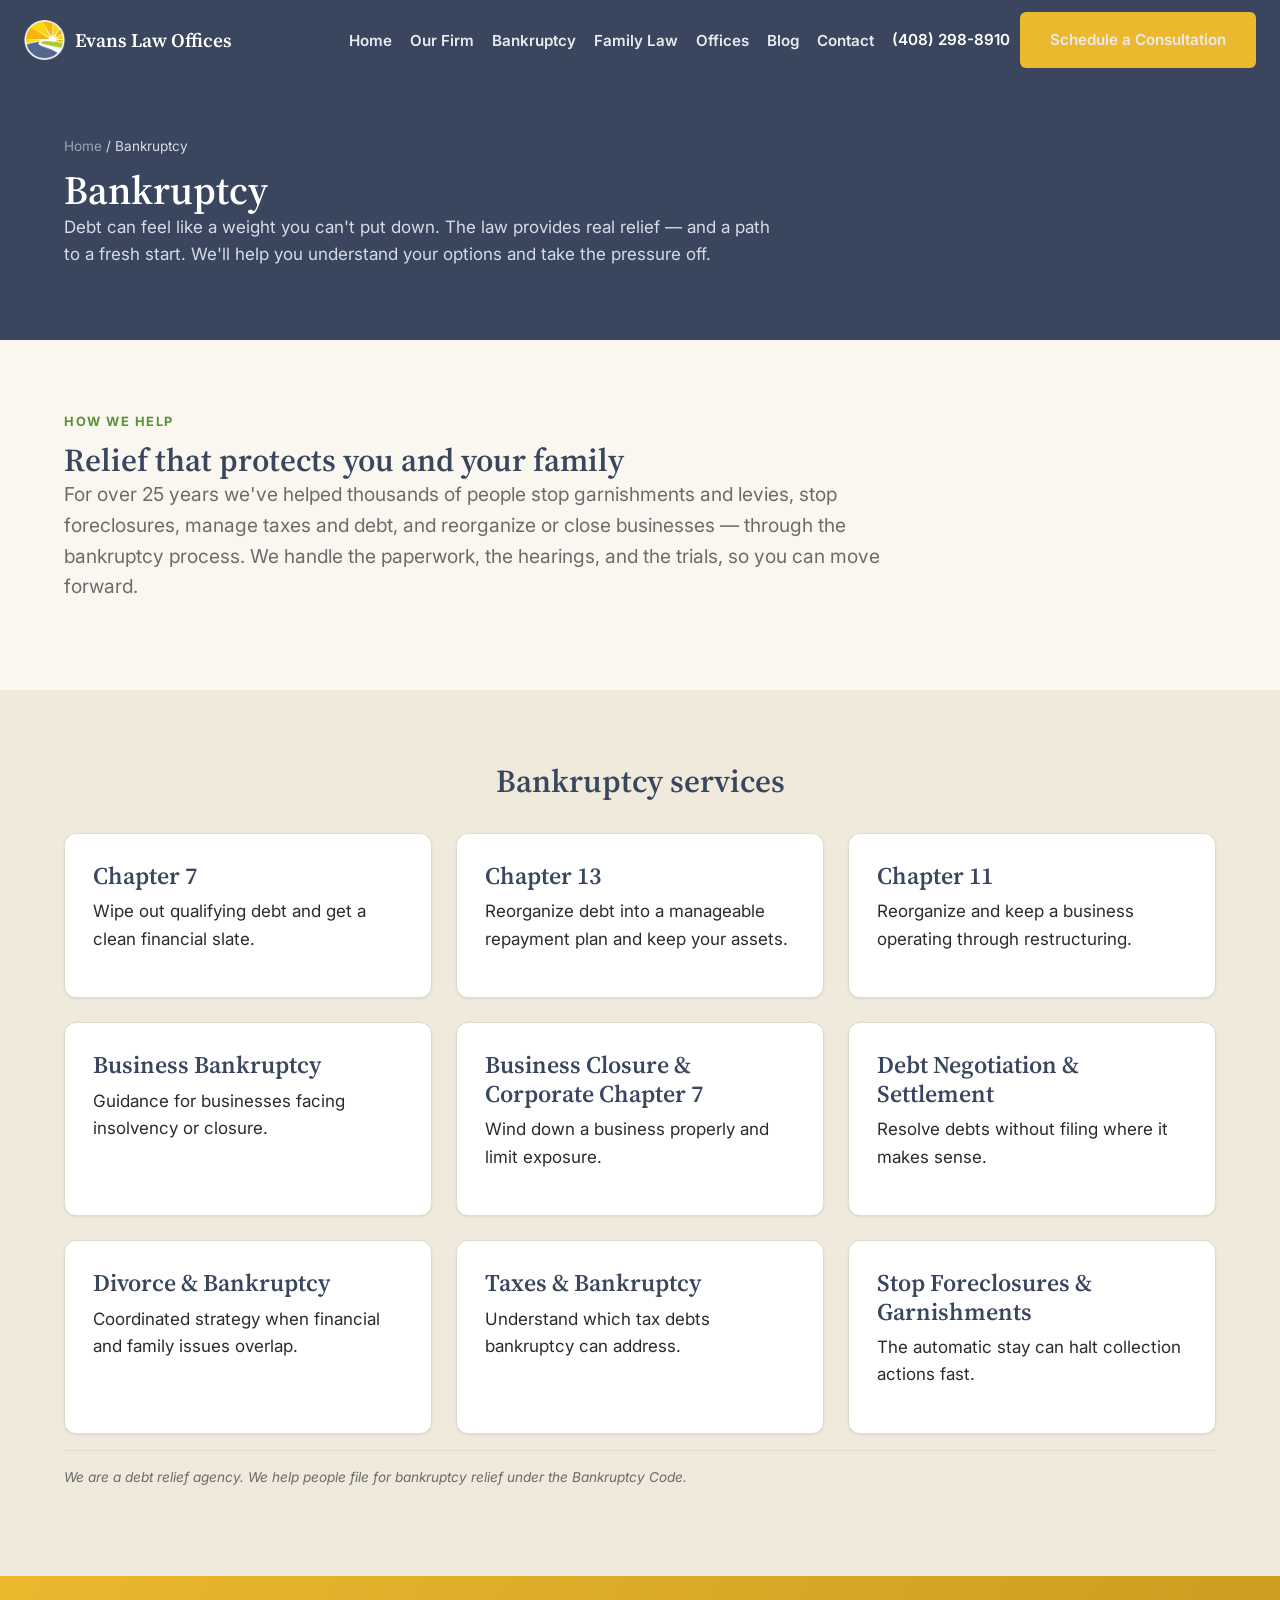
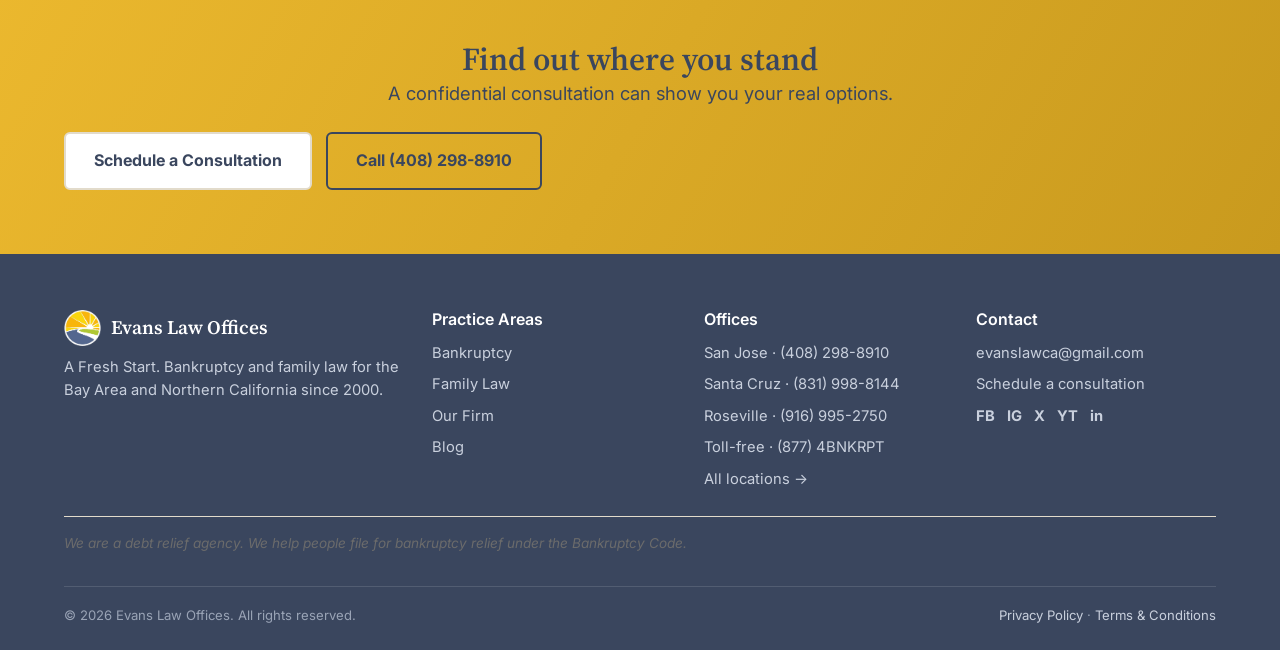
==== bankruptcy.html @ bb020825 "Evans Law Offices website — initial build Static marketing site (HTML/CSS) for Evans Law Offices. Ba" ====
<!DOCTYPE html>
<html lang="en">
<head>
<meta charset="UTF-8">
<meta name="viewport" content="width=device-width, initial-scale=1.0">
<title>Bankruptcy — Evans Law Offices | Chapter 7, 13 & 11 in Northern California</title>
<meta name="description" content="Stop garnishments, levies, and foreclosures. Evans Law Offices handles Chapter 7, 13, and 11 bankruptcy for individuals and businesses across Northern California.">
<link rel="preconnect" href="https://fonts.googleapis.com">
<link rel="preconnect" href="https://fonts.gstatic.com" crossorigin>
<link href="https://fonts.googleapis.com/css2?family=Inter:wght@400;600;700&family=Source+Serif+4:wght@500;600;700&display=swap" rel="stylesheet">
<link rel="stylesheet" href="css/styles.css">
<link rel="icon" href="assets/LOGO-LAW-1.png">
</head>
<body>
<header class="site-header">
  <nav class="nav">
    <a class="brand" href="index.html"><img src="assets/LOGO-LAW-1.png" alt="Evans Law Offices logo">Evans Law Offices</a>
    <button class="nav-toggle" aria-label="Toggle menu" onclick="document.getElementById('menu').classList.toggle('open')">☰</button>
    <ul class="nav-links" id="menu">
      <li><a href="index.html">Home</a></li>
      <li><a href="our-firm.html">Our Firm</a></li>
      <li><a href="bankruptcy.html">Bankruptcy</a></li>
      <li><a href="family-law.html">Family Law</a></li>
      <li><a href="offices.html">Offices</a></li>
      <li><a href="blog.html">Blog</a></li>
      <li><a href="contact.html">Contact</a></li>
      <li class="nav-cta">
        <a class="nav-phone" href="tel:+14082988910">(408) 298-8910</a>
        <a class="btn btn--gold" href="contact.html">Schedule a Consultation</a>
      </li>
    </ul>
  </nav>
</header>

<section class="page-hero">
  <div class="container">
    <p class="breadcrumb"><a href="index.html">Home</a> / Bankruptcy</p>
    <h1>Bankruptcy</h1>
    <p>Debt can feel like a weight you can't put down. The law provides real relief — and a path to a
       fresh start. We'll help you understand your options and take the pressure off.</p>
  </div>
</section>

<section class="section">
  <div class="container">
    <p class="eyebrow">How We Help</p>
    <h2>Relief that protects you and your family</h2>
    <p class="lead">For over 25 years we've helped thousands of people stop garnishments and levies,
       stop foreclosures, manage taxes and debt, and reorganize or close businesses — through the
       bankruptcy process. We handle the paperwork, the hearings, and the trials, so you can move
       forward.</p>
  </div>
</section>

<section class="section section--sand">
  <div class="container">
    <div class="center" style="margin-bottom:32px"><h2>Bankruptcy services</h2></div>
    <div class="grid grid-3">
      <div class="card"><h3>Chapter 7</h3><p>Wipe out qualifying debt and get a clean financial slate.</p></div>
      <div class="card"><h3>Chapter 13</h3><p>Reorganize debt into a manageable repayment plan and keep your assets.</p></div>
      <div class="card"><h3>Chapter 11</h3><p>Reorganize and keep a business operating through restructuring.</p></div>
      <div class="card"><h3>Business Bankruptcy</h3><p>Guidance for businesses facing insolvency or closure.</p></div>
      <div class="card"><h3>Business Closure &amp; Corporate Chapter 7</h3><p>Wind down a business properly and limit exposure.</p></div>
      <div class="card"><h3>Debt Negotiation &amp; Settlement</h3><p>Resolve debts without filing where it makes sense.</p></div>
      <div class="card"><h3>Divorce &amp; Bankruptcy</h3><p>Coordinated strategy when financial and family issues overlap.</p></div>
      <div class="card"><h3>Taxes &amp; Bankruptcy</h3><p>Understand which tax debts bankruptcy can address.</p></div>
      <div class="card"><h3>Stop Foreclosures &amp; Garnishments</h3><p>The automatic stay can halt collection actions fast.</p></div>
    </div>
    <p class="disclosure" style="max-width:none">We are a debt relief agency. We help people file for
       bankruptcy relief under the Bankruptcy Code.</p>
  </div>
</section>

<section class="cta-band">
  <div class="container">
    <h2>Find out where you stand</h2>
    <p style="font-size:1.15rem;margin-bottom:1.5rem">A confidential consultation can show you your real options.</p>
    <div class="btn-row center">
      <a class="btn btn--ghost" href="contact.html">Schedule a Consultation</a>
      <a class="btn btn--outline" href="tel:+14082988910" style="color:var(--slate-deep)">Call (408) 298-8910</a>
    </div>
  </div>
</section>

<footer class="site-footer">
  <div class="container">
    <div class="footer-grid">
      <div><a class="brand" href="index.html" style="color:#fff;margin-bottom:10px"><img src="assets/LOGO-LAW-1.png" alt="" style="height:36px">Evans Law Offices</a><p style="margin-top:10px">A Fresh Start. Bankruptcy and family law for the Bay Area and Northern California since 2000.</p></div>
      <div><h4>Practice Areas</h4><ul><li><a href="bankruptcy.html">Bankruptcy</a></li><li><a href="family-law.html">Family Law</a></li><li><a href="our-firm.html">Our Firm</a></li><li><a href="blog.html">Blog</a></li></ul></div>
      <div><h4>Offices</h4><ul><li>San Jose · <a href="tel:+14082988910">(408) 298-8910</a></li><li>Santa Cruz · <a href="tel:+18319988144">(831) 998-8144</a></li><li>Roseville · <a href="tel:+19169952750">(916) 995-2750</a></li>
          <li>Toll-free · <a href="tel:+18774265778">(877) 4BNKRPT</a></li><li><a href="offices.html">All locations →</a></li></ul></div>
      <div><h4>Contact</h4><ul><li><a href="mailto:evanslawca@gmail.com">evanslawca@gmail.com</a></li><li><a href="contact.html">Schedule a consultation</a></li></ul><div class="socials"><a href="#">FB</a><a href="#">IG</a><a href="#">X</a><a href="#">YT</a><a href="#">in</a></div></div>
    </div>
    <p class="disclosure">We are a debt relief agency. We help people file for bankruptcy relief under the Bankruptcy Code.</p>
    <div class="footer-bottom"><span>© 2026 Evans Law Offices. All rights reserved.</span><span><a href="privacy-policy.html">Privacy Policy</a> · <a href="terms.html">Terms &amp; Conditions</a></span></div>
  </div>
</footer>
</body>
</html>
---- css/styles.css ----
/* Evans Law Offices — shared stylesheet. Tokens from docs/design-tokens.md */

:root{
  --gold:#EBB82E; --gold-dark:#C99A1E;
  --slate:#52617F; --slate-deep:#3A465E;
  --green:#73B043; --green-dark:#5C9134;
  --cream:#FAF7F0; --sand:#F0EADC; --charcoal:#2B2B2B; --gray:#6B6B6B;
  --line:#E2DBCB; --white:#fff;
  --radius-sm:6px; --radius:12px; --radius-lg:20px;
  --shadow-sm:0 1px 3px rgba(0,0,0,.08);
  --shadow:0 6px 20px rgba(58,70,94,.12);
  --shadow-lg:0 16px 40px rgba(58,70,94,.18);
  --serif:"Source Serif 4",Georgia,"Times New Roman",serif;
  --sans:"Inter","Helvetica Neue",Arial,sans-serif;
  --container:1200px;
}

*{box-sizing:border-box;margin:0;padding:0}
html{scroll-behavior:smooth}
body{font-family:var(--sans);color:var(--charcoal);background:var(--cream);line-height:1.6;font-size:17px}
img{max-width:100%;display:block}
a{color:var(--green-dark);text-decoration:none}
a:hover{text-decoration:underline}
h1,h2,h3,h4{font-family:var(--serif);color:var(--slate-deep);line-height:1.2;font-weight:600}
h1{font-size:2.5rem}h2{font-size:2rem}h3{font-size:1.5rem}
p{margin:0 0 1rem}
.container{max-width:var(--container);margin:0 auto;padding:0 24px}
.section{padding:72px 0}
.section--sand{background:var(--sand)}
.section--slate{background:var(--slate-deep);color:#EDEFF3}
.section--slate h2,.section--slate h3{color:#fff}
.center{text-align:center}
.lead{font-size:1.2rem;color:var(--gray);max-width:70ch}
.center .lead{margin-left:auto;margin-right:auto}
.eyebrow{text-transform:uppercase;letter-spacing:.12em;font-size:.8rem;font-weight:700;color:var(--green-dark);margin-bottom:.5rem}
.section--slate .eyebrow{color:var(--gold)}

/* Buttons */
.btn{display:inline-block;font-weight:700;padding:14px 28px;border-radius:var(--radius-sm);
  border:2px solid transparent;cursor:pointer;transition:.15s;font-size:1rem}
.btn:hover{text-decoration:none}
.btn--gold{background:var(--gold);color:var(--slate-deep)}
.btn--gold:hover{background:var(--gold-dark)}
.btn--outline{background:transparent;border-color:currentColor;color:inherit}
.btn--outline:hover{background:rgba(255,255,255,.12)}
.btn--ghost{background:#fff;color:var(--slate-deep);border-color:var(--line)}
.btn--ghost:hover{border-color:var(--slate)}
.btn-row{display:flex;gap:14px;flex-wrap:wrap}
.center .btn-row{justify-content:center}

/* Header */
.site-header{position:sticky;top:0;z-index:50;background:var(--slate-deep);color:#fff;box-shadow:var(--shadow)}
.nav{display:flex;align-items:center;gap:20px;padding:12px 24px;max-width:1280px;margin:0 auto}
.brand{display:flex;align-items:center;gap:10px;font-family:var(--serif);font-size:1.2rem;color:#fff;font-weight:600}
.brand img{height:40px;width:auto}
.brand:hover{text-decoration:none}
.nav-links{display:flex;gap:18px;margin-left:auto;align-items:center;list-style:none;flex-wrap:wrap}
.nav-links a{color:#E7EAF0;font-weight:600;font-size:.95rem}
.nav-links a:hover{color:var(--gold);text-decoration:none}
.nav-cta{display:flex;gap:10px;align-items:center}
.nav-phone{color:#fff!important;font-weight:700}
.nav-toggle{display:none;background:none;border:0;color:#fff;font-size:1.6rem;cursor:pointer}

/* Hero */
.hero{position:relative;background:linear-gradient(120deg,var(--slate-deep) 0%,var(--slate) 55%,var(--gold-dark) 140%);
  color:#fff;padding:96px 0;overflow:hidden}
.hero::after{content:"";position:absolute;right:-120px;top:-120px;width:420px;height:420px;border-radius:50%;
  background:radial-gradient(circle,var(--gold) 0%,transparent 70%);opacity:.35}
.hero .container{position:relative;z-index:2;max-width:820px}
.hero h1{color:#fff;font-size:3.25rem;margin-bottom:1rem}
.hero p{font-size:1.35rem;color:#EAEEF5;margin-bottom:1.75rem;max-width:60ch}

/* Grid + cards */
.grid{display:grid;gap:24px}
.grid-2{grid-template-columns:repeat(2,1fr)}
.grid-3{grid-template-columns:repeat(3,1fr)}
.card{background:#fff;border:1px solid var(--line);border-radius:var(--radius);padding:28px;box-shadow:var(--shadow-sm);transition:.15s}
.card:hover{box-shadow:var(--shadow);transform:translateY(-3px)}
.card h3{margin-bottom:.5rem}
.card .icon{font-size:2rem;margin-bottom:.5rem}
.chips{display:flex;flex-wrap:wrap;gap:8px;margin:14px 0}
.chip{background:var(--sand);color:var(--slate-deep);border-radius:999px;padding:5px 12px;font-size:.82rem;font-weight:600}

/* Stats band */
.stats{display:grid;grid-template-columns:repeat(3,1fr);gap:24px;text-align:center}
.stat .num{font-family:var(--serif);font-size:2.6rem;color:var(--gold);font-weight:700}
.stat .label{color:#D6DBE6;font-weight:600}

/* Testimonials */
.quote{background:#fff;border-left:4px solid var(--gold);border-radius:var(--radius);padding:24px;box-shadow:var(--shadow-sm)}
.quote p{font-style:italic;color:var(--charcoal)}
.quote .by{font-style:normal;font-weight:700;color:var(--slate);margin-top:.5rem}

/* Office cards */
.office{background:#fff;border:1px solid var(--line);border-radius:var(--radius);padding:22px}
.office h3{font-size:1.15rem}
.office address{font-style:normal;color:var(--gray);margin:.4rem 0}
.office a{font-weight:700}

/* Team */
.member{background:#fff;border:1px solid var(--line);border-radius:var(--radius);overflow:hidden;text-align:center}
.member .ph{aspect-ratio:1/1;background:linear-gradient(135deg,var(--sand),var(--line));display:flex;align-items:center;justify-content:center;font-family:var(--serif);font-size:3rem;color:var(--slate)}
.member .body{padding:20px}
.member .role{color:var(--green-dark);font-weight:700;font-size:.9rem}

/* Forms */
.form{display:grid;gap:14px;max-width:620px}
.form label{font-weight:600;font-size:.9rem;color:var(--slate-deep)}
.form input,.form select,.form textarea{width:100%;padding:12px;border:1px solid var(--line);border-radius:var(--radius-sm);font:inherit;background:#fff}
.form textarea{min-height:130px}
.form-row{display:grid;grid-template-columns:1fr 1fr;gap:14px}
@media(max-width:560px){.form-row{grid-template-columns:1fr}}

/* CTA band */
.cta-band{background:linear-gradient(120deg,var(--gold) 0%,var(--gold-dark) 100%);color:var(--slate-deep);text-align:center;padding:64px 0}
.cta-band h2{color:var(--slate-deep)}

/* Disclosure */
.disclosure{font-size:.85rem;color:var(--gray);font-style:italic;border-top:1px solid var(--line);padding-top:1rem;margin-top:1rem}

/* Footer */
.site-footer{background:var(--slate-deep);color:#C9D0DD;padding:56px 0 24px;font-size:.92rem}
.footer-grid{display:grid;grid-template-columns:1.4fr 1fr 1fr 1fr;gap:32px}
.site-footer h4{color:#fff;font-family:var(--sans);font-size:1rem;margin-bottom:.8rem}
.site-footer a{color:#C9D0DD}
.site-footer a:hover{color:var(--gold)}
.site-footer ul{list-style:none}
.site-footer li{margin-bottom:.5rem}
.footer-bottom{border-top:1px solid rgba(255,255,255,.12);margin-top:32px;padding-top:18px;display:flex;justify-content:space-between;gap:16px;flex-wrap:wrap;font-size:.82rem;color:#9AA4B6}
.socials{display:flex;gap:12px}
.socials a{font-weight:700}

/* Page hero (interior) */
.page-hero{background:var(--slate-deep);color:#fff;padding:56px 0}
.page-hero h1{color:#fff}
.page-hero p{color:#D6DBE6;max-width:65ch}
.breadcrumb{font-size:.85rem;color:#9AA4B6;margin-bottom:.5rem}
.breadcrumb a{color:#9AA4B6}

/* Utility */
.mt-0{margin-top:0}.mb-0{margin-bottom:0}
.flag{background:#FFF7E0;border:1px dashed var(--gold-dark);color:#7a5e00;padding:2px 8px;border-radius:4px;font-size:.78rem;font-weight:700}

/* Responsive */
@media(max-width:960px){
  .footer-grid{grid-template-columns:1fr 1fr}
}
@media(max-width:768px){
  body{font-size:16px}
  .hero h1{font-size:2.4rem}.hero p{font-size:1.15rem}
  h1{font-size:2rem}h2{font-size:1.6rem}
  .grid-2,.grid-3{grid-template-columns:1fr}
  .stats{grid-template-columns:1fr;gap:18px}
  .nav-links{display:none;flex-direction:column;width:100%;margin:0;padding:12px 0}
  .nav-links.open{display:flex}
  .nav-toggle{display:block;margin-left:auto}
  .nav{flex-wrap:wrap}
  .footer-grid{grid-template-columns:1fr}
}
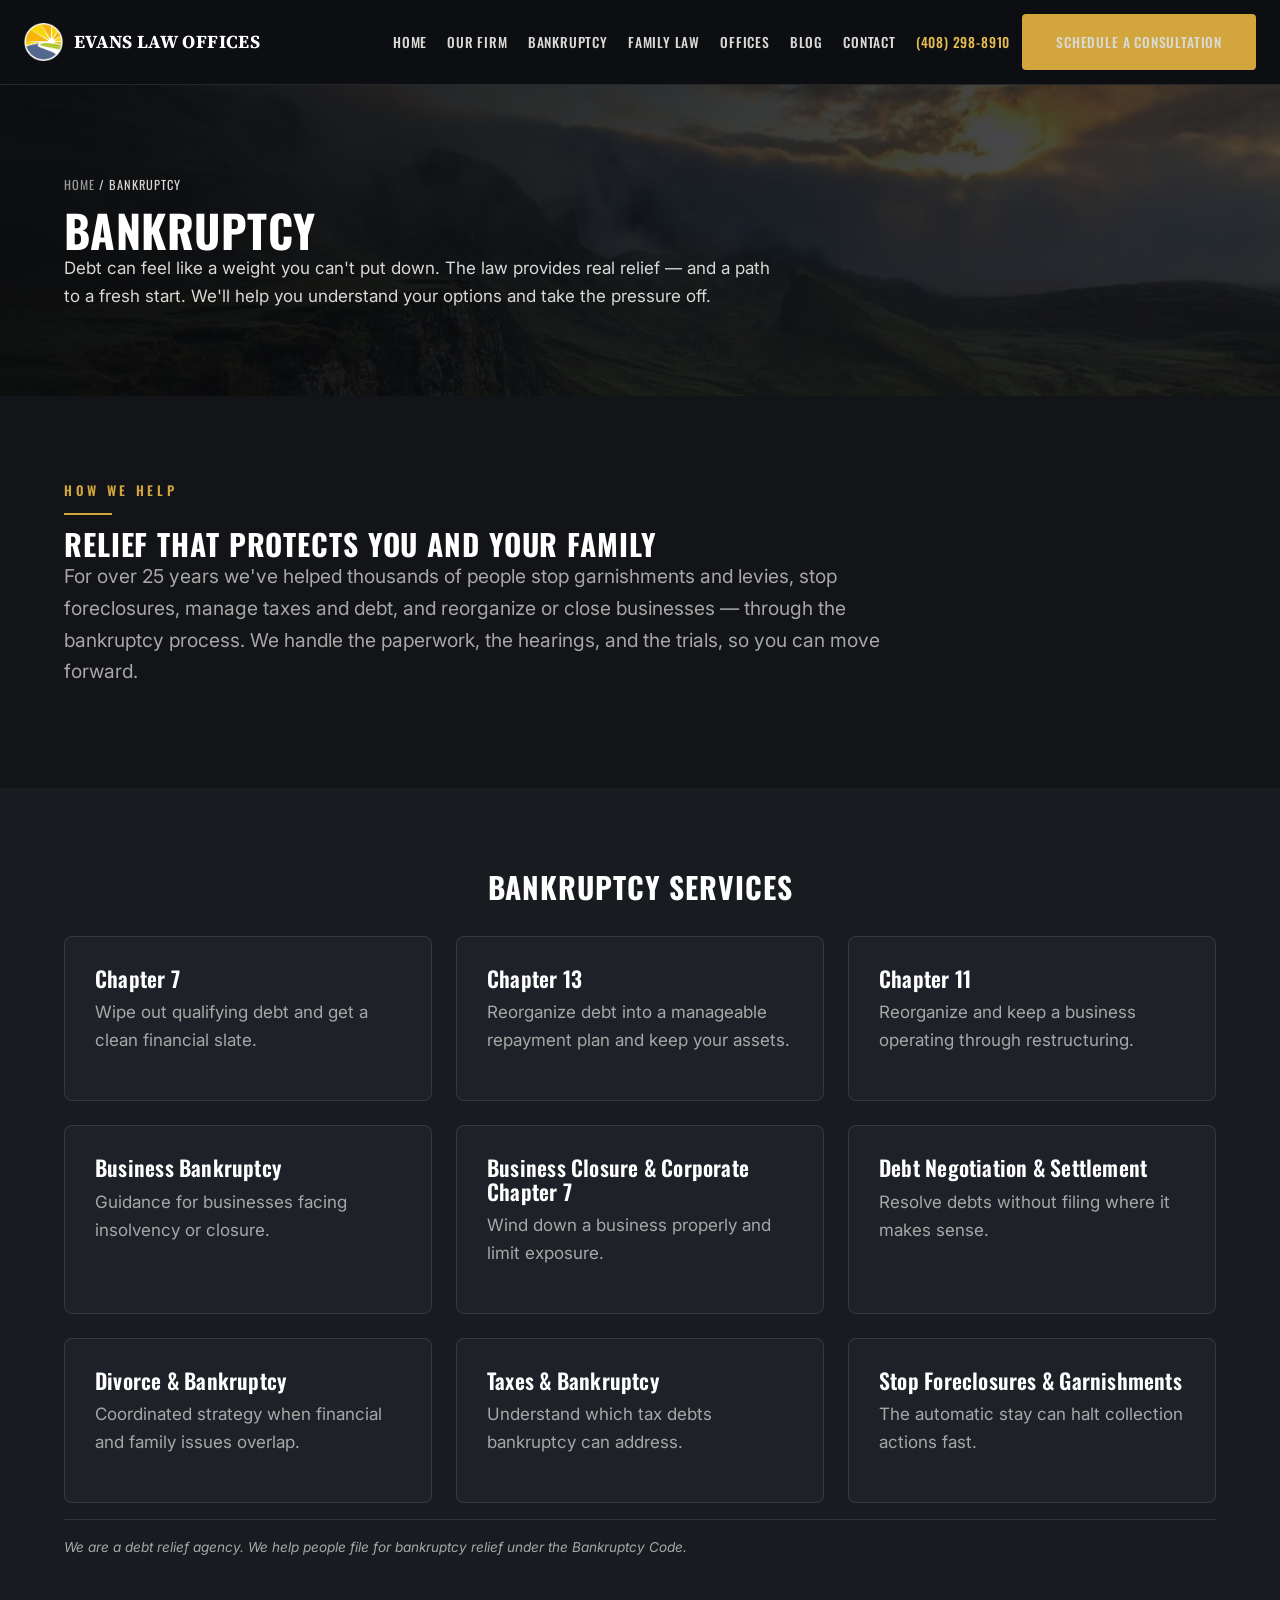
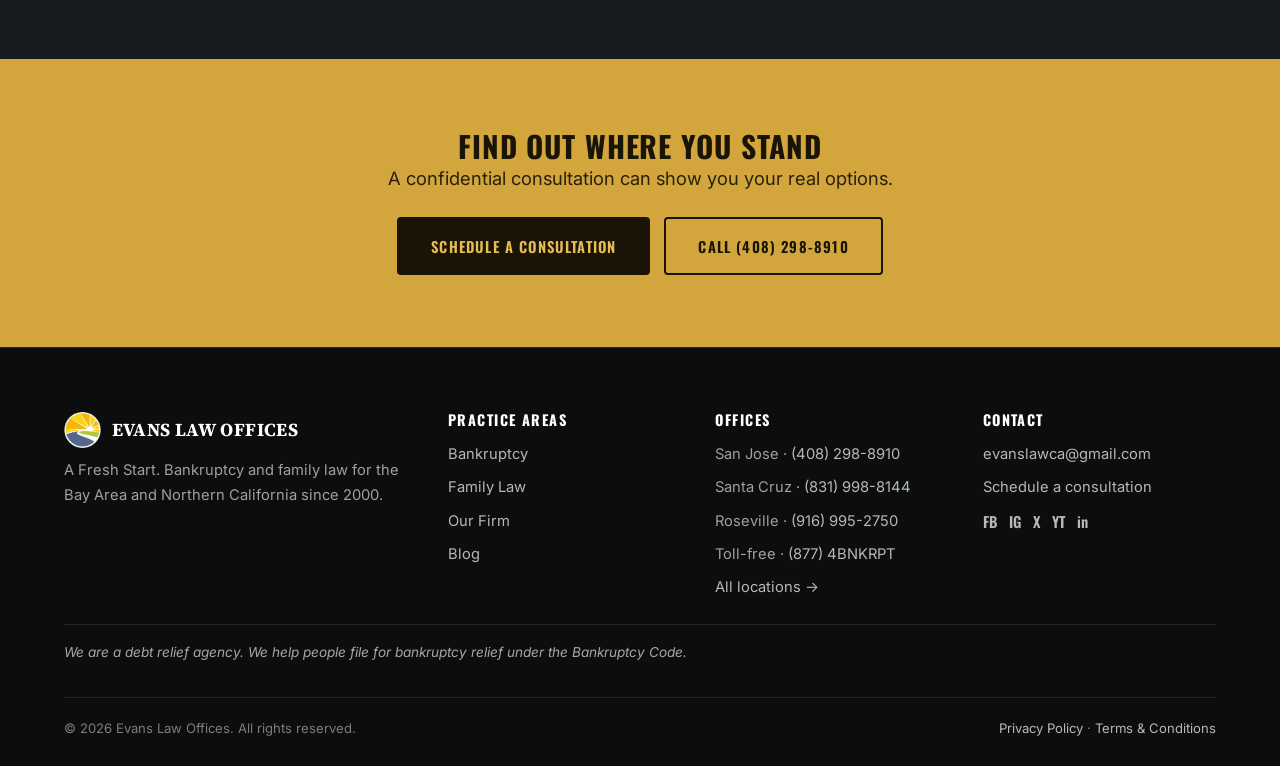
==== commit 998b29b0: "Optimize images + fix CTA centering/contrast and oversized text - Images: removed 4 unused assets, r" ====
--- a/bankruptcy.html
+++ b/bankruptcy.html
@@ -77,7 +77,7 @@
     <p style="font-size:1.15rem;margin-bottom:1.5rem">A confidential consultation can show you your real options.</p>
     <div class="btn-row center">
       <a class="btn btn--ghost" href="contact.html">Schedule a Consultation</a>
-      <a class="btn btn--outline" href="tel:+14082988910" style="color:var(--slate-deep)">Call (408) 298-8910</a>
+      <a class="btn btn--outline" href="tel:+14082988910">Call (408) 298-8910</a>
     </div>
   </div>
 </section>
--- a/css/styles.css
+++ b/css/styles.css
@@ -1,159 +1,205 @@
-/* Evans Law Offices — shared stylesheet. Tokens from docs/design-tokens.md */
+/* Evans Law Offices — DARK CINEMATIC theme (modeled on bouhan.com).
+   Dramatic full-bleed photography, gold accent, bold uppercase headings. */
+@import url('https://fonts.googleapis.com/css2?family=Oswald:wght@400;500;600;700&family=Inter:wght@400;500;600;700&family=Source+Serif+4:wght@600;700&display=swap');
 
 :root{
-  --gold:#EBB82E; --gold-dark:#C99A1E;
-  --slate:#52617F; --slate-deep:#3A465E;
-  --green:#73B043; --green-dark:#5C9134;
-  --cream:#FAF7F0; --sand:#F0EADC; --charcoal:#2B2B2B; --gray:#6B6B6B;
-  --line:#E2DBCB; --white:#fff;
-  --radius-sm:6px; --radius:12px; --radius-lg:20px;
-  --shadow-sm:0 1px 3px rgba(0,0,0,.08);
-  --shadow:0 6px 20px rgba(58,70,94,.12);
-  --shadow-lg:0 16px 40px rgba(58,70,94,.18);
-  --serif:"Source Serif 4",Georgia,"Times New Roman",serif;
+  --gold:#D2A63C; --gold-bright:#E8BE52; --gold-dark:#B68C2A;
+  --ink:#121417;          /* base near-black bg */
+  --ink-2:#181B20;        /* alt section bg */
+  --surface:#1E2228;      /* cards */
+  --surface-2:#262B33;    /* card hover / inputs */
+  --line:rgba(255,255,255,.10);
+  --line-strong:rgba(255,255,255,.20);
+  --text:#E9E7E1;         /* primary text on dark */
+  --muted:#A7A8A6;        /* secondary text */
+  --white:#fff;
+  --radius-sm:4px; --radius:8px; --radius-lg:14px;
+  --shadow:0 12px 40px rgba(0,0,0,.45);
+  --head:"Oswald",Arial,sans-serif;
   --sans:"Inter","Helvetica Neue",Arial,sans-serif;
+  --serif:"Source Serif 4",Georgia,serif;
   --container:1200px;
+  --hero-img:url('../assets/hero-dawn.jpg');
 }
 
 *{box-sizing:border-box;margin:0;padding:0}
 html{scroll-behavior:smooth}
-body{font-family:var(--sans);color:var(--charcoal);background:var(--cream);line-height:1.6;font-size:17px}
+body{font-family:var(--sans);color:var(--text);background:var(--ink);line-height:1.65;font-size:17px;-webkit-font-smoothing:antialiased}
 img{max-width:100%;display:block}
-a{color:var(--green-dark);text-decoration:none}
-a:hover{text-decoration:underline}
-h1,h2,h3,h4{font-family:var(--serif);color:var(--slate-deep);line-height:1.2;font-weight:600}
-h1{font-size:2.5rem}h2{font-size:2rem}h3{font-size:1.5rem}
+a{color:var(--gold-bright);text-decoration:none}
+a:hover{color:var(--gold);text-decoration:none}
+
+h1,h2,h3,h4{font-family:var(--head);color:#fff;line-height:1.08;font-weight:700;letter-spacing:.01em}
+h1{font-size:2.6rem;text-transform:uppercase}
+h2{font-size:1.85rem;text-transform:uppercase;letter-spacing:.03em}
+h3{font-size:1.35rem;font-weight:600}
 p{margin:0 0 1rem}
+
 .container{max-width:var(--container);margin:0 auto;padding:0 24px}
-.section{padding:72px 0}
-.section--sand{background:var(--sand)}
-.section--slate{background:var(--slate-deep);color:#EDEFF3}
-.section--slate h2,.section--slate h3{color:#fff}
+.section{padding:84px 0;background:var(--ink)}
+.section--sand{background:var(--ink-2)}
+.section--slate{background:#0D0F12}
 .center{text-align:center}
-.lead{font-size:1.2rem;color:var(--gray);max-width:70ch}
+.lead{font-size:1.2rem;color:var(--muted);max-width:70ch}
 .center .lead{margin-left:auto;margin-right:auto}
-.eyebrow{text-transform:uppercase;letter-spacing:.12em;font-size:.8rem;font-weight:700;color:var(--green-dark);margin-bottom:.5rem}
-.section--slate .eyebrow{color:var(--gold)}
+.eyebrow{font-family:var(--head);text-transform:uppercase;letter-spacing:.28em;font-size:.82rem;
+  font-weight:600;color:var(--gold);margin-bottom:.9rem}
+.eyebrow::after{content:"";display:block;width:48px;height:2px;background:var(--gold);margin-top:.7rem}
+.center .eyebrow::after{margin-left:auto;margin-right:auto}
 
 /* Buttons */
-.btn{display:inline-block;font-weight:700;padding:14px 28px;border-radius:var(--radius-sm);
-  border:2px solid transparent;cursor:pointer;transition:.15s;font-size:1rem}
-.btn:hover{text-decoration:none}
-.btn--gold{background:var(--gold);color:var(--slate-deep)}
-.btn--gold:hover{background:var(--gold-dark)}
-.btn--outline{background:transparent;border-color:currentColor;color:inherit}
-.btn--outline:hover{background:rgba(255,255,255,.12)}
-.btn--ghost{background:#fff;color:var(--slate-deep);border-color:var(--line)}
-.btn--ghost:hover{border-color:var(--slate)}
+.btn{display:inline-block;font-family:var(--head);font-weight:600;text-transform:uppercase;
+  letter-spacing:.08em;padding:15px 32px;border-radius:var(--radius-sm);border:2px solid transparent;
+  cursor:pointer;transition:.18s;font-size:.92rem}
+.btn--gold{background:var(--gold);color:#1a1407}
+.btn--gold:hover{background:var(--gold-bright);color:#1a1407}
+.btn--outline{background:transparent;border-color:rgba(255,255,255,.5);color:#fff}
+.btn--outline:hover{background:#fff;color:var(--ink);border-color:#fff}
+.btn--ghost{background:transparent;border-color:var(--gold);color:var(--gold-bright)}
+.btn--ghost:hover{background:var(--gold);color:#1a1407}
 .btn-row{display:flex;gap:14px;flex-wrap:wrap}
-.center .btn-row{justify-content:center}
+.center .btn-row,.btn-row.center{justify-content:center}
 
 /* Header */
-.site-header{position:sticky;top:0;z-index:50;background:var(--slate-deep);color:#fff;box-shadow:var(--shadow)}
-.nav{display:flex;align-items:center;gap:20px;padding:12px 24px;max-width:1280px;margin:0 auto}
-.brand{display:flex;align-items:center;gap:10px;font-family:var(--serif);font-size:1.2rem;color:#fff;font-weight:600}
-.brand img{height:40px;width:auto}
-.brand:hover{text-decoration:none}
-.nav-links{display:flex;gap:18px;margin-left:auto;align-items:center;list-style:none;flex-wrap:wrap}
-.nav-links a{color:#E7EAF0;font-weight:600;font-size:.95rem}
-.nav-links a:hover{color:var(--gold);text-decoration:none}
-.nav-cta{display:flex;gap:10px;align-items:center}
-.nav-phone{color:#fff!important;font-weight:700}
-.nav-toggle{display:none;background:none;border:0;color:#fff;font-size:1.6rem;cursor:pointer}
-
-/* Hero */
-.hero{position:relative;background:linear-gradient(120deg,var(--slate-deep) 0%,var(--slate) 55%,var(--gold-dark) 140%);
-  color:#fff;padding:96px 0;overflow:hidden}
-.hero::after{content:"";position:absolute;right:-120px;top:-120px;width:420px;height:420px;border-radius:50%;
-  background:radial-gradient(circle,var(--gold) 0%,transparent 70%);opacity:.35}
-.hero .container{position:relative;z-index:2;max-width:820px}
-.hero h1{color:#fff;font-size:3.25rem;margin-bottom:1rem}
-.hero p{font-size:1.35rem;color:#EAEEF5;margin-bottom:1.75rem;max-width:60ch}
+.site-header{position:sticky;top:0;z-index:50;background:rgba(13,15,18,.92);backdrop-filter:blur(8px);
+  border-bottom:1px solid var(--line)}
+.nav{display:flex;align-items:center;gap:20px;padding:14px 24px;max-width:1320px;margin:0 auto}
+.brand{display:flex;align-items:center;gap:11px;font-family:var(--serif);font-size:1.15rem;color:#fff;
+  font-weight:700;letter-spacing:.02em;text-transform:uppercase}
+.brand img{height:38px;width:auto}
+.brand:hover{color:#fff}
+.nav-links{display:flex;gap:20px;margin-left:auto;align-items:center;list-style:none;flex-wrap:wrap}
+.nav-links a{font-family:var(--head);text-transform:uppercase;letter-spacing:.06em;color:#D9D9D6;
+  font-weight:500;font-size:.85rem}
+.nav-links a:hover{color:var(--gold-bright)}
+.nav-cta{display:flex;gap:12px;align-items:center}
+.nav-phone{color:var(--gold-bright)!important;font-weight:600}
+.nav-toggle{display:none;background:none;border:0;color:#fff;font-size:1.7rem;cursor:pointer;line-height:1}
+
+/* Hero — full-bleed dramatic photo */
+.hero{position:relative;min-height:90vh;display:flex;align-items:flex-end;
+  background:var(--hero-img) center/cover no-repeat;color:#fff;overflow:hidden}
+.hero::before{content:"";position:absolute;inset:0;
+  background:linear-gradient(90deg,rgba(10,11,13,.92) 0%,rgba(10,11,13,.62) 45%,rgba(10,11,13,.2) 100%),
+             linear-gradient(0deg,rgba(10,11,13,.9) 0%,rgba(10,11,13,0) 55%)}
+.hero .container{position:relative;z-index:2;max-width:860px;padding-bottom:84px;padding-top:80px}
+.hero h1{font-size:3.3rem;color:#fff;margin-bottom:1.1rem;text-shadow:0 2px 30px rgba(0,0,0,.5)}
+.hero p{font-size:1.3rem;color:#E7E7E4;margin-bottom:1.8rem;max-width:58ch}
+.hero .eyebrow{color:var(--gold-bright)}
 
 /* Grid + cards */
 .grid{display:grid;gap:24px}
 .grid-2{grid-template-columns:repeat(2,1fr)}
 .grid-3{grid-template-columns:repeat(3,1fr)}
-.card{background:#fff;border:1px solid var(--line);border-radius:var(--radius);padding:28px;box-shadow:var(--shadow-sm);transition:.15s}
-.card:hover{box-shadow:var(--shadow);transform:translateY(-3px)}
-.card h3{margin-bottom:.5rem}
-.card .icon{font-size:2rem;margin-bottom:.5rem}
+.card{background:var(--surface);border:1px solid var(--line);border-radius:var(--radius);padding:30px;
+  transition:.18s}
+.card:hover{background:var(--surface-2);border-color:var(--gold);transform:translateY(-4px)}
+.card h3{margin-bottom:.5rem;color:#fff}
+.card p{color:var(--muted)}
+.card .icon{font-size:2rem;margin-bottom:.6rem}
 .chips{display:flex;flex-wrap:wrap;gap:8px;margin:14px 0}
-.chip{background:var(--sand);color:var(--slate-deep);border-radius:999px;padding:5px 12px;font-size:.82rem;font-weight:600}
+.chip{background:rgba(210,166,60,.14);color:var(--gold-bright);border:1px solid rgba(210,166,60,.3);
+  border-radius:3px;padding:5px 11px;font-size:.78rem;font-weight:600;font-family:var(--head);
+  letter-spacing:.04em;text-transform:uppercase}
 
 /* Stats band */
 .stats{display:grid;grid-template-columns:repeat(3,1fr);gap:24px;text-align:center}
-.stat .num{font-family:var(--serif);font-size:2.6rem;color:var(--gold);font-weight:700}
-.stat .label{color:#D6DBE6;font-weight:600}
+.stat .num{font-family:var(--head);font-size:3.2rem;color:var(--gold);font-weight:700;line-height:1}
+.stat .label{color:var(--muted);font-weight:500;font-family:var(--head);text-transform:uppercase;
+  letter-spacing:.1em;font-size:.85rem;margin-top:.5rem}
 
 /* Testimonials */
-.quote{background:#fff;border-left:4px solid var(--gold);border-radius:var(--radius);padding:24px;box-shadow:var(--shadow-sm)}
-.quote p{font-style:italic;color:var(--charcoal)}
-.quote .by{font-style:normal;font-weight:700;color:var(--slate);margin-top:.5rem}
+.quote{background:var(--surface);border-left:3px solid var(--gold);border-radius:0 var(--radius) var(--radius) 0;
+  padding:26px}
+.quote p{font-style:italic;color:var(--text)}
+.quote .by{font-style:normal;font-weight:600;color:var(--gold-bright);margin-top:.6rem;font-family:var(--head);
+  text-transform:uppercase;letter-spacing:.06em;font-size:.85rem}
 
 /* Office cards */
-.office{background:#fff;border:1px solid var(--line);border-radius:var(--radius);padding:22px}
-.office h3{font-size:1.15rem}
-.office address{font-style:normal;color:var(--gray);margin:.4rem 0}
-.office a{font-weight:700}
+.office{background:var(--surface);border:1px solid var(--line);border-radius:var(--radius);padding:24px}
+.office{overflow:hidden;padding:0}
+.office .office-body{padding:22px}
+.office h3{font-size:1.2rem}
+.office address{font-style:normal;color:var(--muted);margin:.5rem 0}
+.office a{font-weight:600}
+.office .map{width:100%;height:190px;border:0;display:block;filter:grayscale(40%) invert(0)}
 
 /* Team */
-.member{background:#fff;border:1px solid var(--line);border-radius:var(--radius);overflow:hidden;text-align:center}
-.member .ph{aspect-ratio:1/1;background:linear-gradient(135deg,var(--sand),var(--line));display:flex;align-items:center;justify-content:center;font-family:var(--serif);font-size:3rem;color:var(--slate)}
-.member .body{padding:20px}
-.member .role{color:var(--green-dark);font-weight:700;font-size:.9rem}
+.member{background:var(--surface);border:1px solid var(--line);border-radius:var(--radius);overflow:hidden;text-align:center}
+.member .ph{aspect-ratio:1/1;background:linear-gradient(135deg,#2a2f37,#1a1d22);display:flex;
+  align-items:center;justify-content:center;font-family:var(--head);font-size:3rem;color:var(--gold);font-weight:700}
+.member-img{width:100%;aspect-ratio:4/5;object-fit:cover;object-position:center top;display:block;
+  filter:grayscale(18%) contrast(1.02)}
+.member:hover .member-img{filter:none}
+.member .body{padding:22px}
+.member .role{color:var(--gold-bright);font-weight:600;font-size:.85rem;font-family:var(--head);
+  text-transform:uppercase;letter-spacing:.06em}
+.member p{color:var(--muted)}
 
 /* Forms */
-.form{display:grid;gap:14px;max-width:620px}
-.form label{font-weight:600;font-size:.9rem;color:var(--slate-deep)}
-.form input,.form select,.form textarea{width:100%;padding:12px;border:1px solid var(--line);border-radius:var(--radius-sm);font:inherit;background:#fff}
+.form{display:grid;gap:15px;max-width:620px}
+.form label{font-weight:600;font-size:.82rem;color:#D9D9D6;font-family:var(--head);text-transform:uppercase;letter-spacing:.06em}
+.form input,.form select,.form textarea{width:100%;padding:13px;border:1px solid var(--line-strong);
+  border-radius:var(--radius-sm);font:inherit;background:var(--surface);color:var(--text)}
+.form input:focus,.form textarea:focus,.form select:focus{outline:none;border-color:var(--gold)}
 .form textarea{min-height:130px}
 .form-row{display:grid;grid-template-columns:1fr 1fr;gap:14px}
 @media(max-width:560px){.form-row{grid-template-columns:1fr}}
 
 /* CTA band */
-.cta-band{background:linear-gradient(120deg,var(--gold) 0%,var(--gold-dark) 100%);color:var(--slate-deep);text-align:center;padding:64px 0}
-.cta-band h2{color:var(--slate-deep)}
+.cta-band{background:var(--gold);color:#1a1407;text-align:center;padding:72px 0}
+.cta-band h2{color:#1a1407}
+.cta-band p{color:#2a2009}
+/* High-contrast buttons on the gold CTA band */
+.cta-band .btn--ghost{background:#1a1407;color:var(--gold-bright);border-color:#1a1407}
+.cta-band .btn--ghost:hover{background:#000;color:#fff}
+.cta-band .btn--outline{border-color:#1a1407;color:#1a1407}
+.cta-band .btn--outline:hover{background:#1a1407;color:var(--gold-bright)}
 
 /* Disclosure */
-.disclosure{font-size:.85rem;color:var(--gray);font-style:italic;border-top:1px solid var(--line);padding-top:1rem;margin-top:1rem}
+.disclosure{font-size:.85rem;color:var(--muted);font-style:italic;border-top:1px solid var(--line);padding-top:1rem;margin-top:1rem}
 
 /* Footer */
-.site-footer{background:var(--slate-deep);color:#C9D0DD;padding:56px 0 24px;font-size:.92rem}
-.footer-grid{display:grid;grid-template-columns:1.4fr 1fr 1fr 1fr;gap:32px}
-.site-footer h4{color:#fff;font-family:var(--sans);font-size:1rem;margin-bottom:.8rem}
-.site-footer a{color:#C9D0DD}
-.site-footer a:hover{color:var(--gold)}
+.site-footer{background:#0B0D0F;color:#9FA0A0;padding:64px 0 26px;font-size:.92rem;border-top:1px solid var(--line)}
+.footer-grid{display:grid;grid-template-columns:1.5fr 1fr 1fr 1fr;gap:34px}
+.site-footer h4{color:#fff;font-family:var(--head);text-transform:uppercase;letter-spacing:.1em;font-size:.9rem;margin-bottom:.9rem}
+.site-footer a{color:#B7B8B7}
+.site-footer a:hover{color:var(--gold-bright)}
 .site-footer ul{list-style:none}
-.site-footer li{margin-bottom:.5rem}
-.footer-bottom{border-top:1px solid rgba(255,255,255,.12);margin-top:32px;padding-top:18px;display:flex;justify-content:space-between;gap:16px;flex-wrap:wrap;font-size:.82rem;color:#9AA4B6}
-.socials{display:flex;gap:12px}
-.socials a{font-weight:700}
-
-/* Page hero (interior) */
-.page-hero{background:var(--slate-deep);color:#fff;padding:56px 0}
-.page-hero h1{color:#fff}
-.page-hero p{color:#D6DBE6;max-width:65ch}
-.breadcrumb{font-size:.85rem;color:#9AA4B6;margin-bottom:.5rem}
-.breadcrumb a{color:#9AA4B6}
+.site-footer li{margin-bottom:.55rem}
+.footer-bottom{border-top:1px solid var(--line);margin-top:34px;padding-top:20px;display:flex;
+  justify-content:space-between;gap:16px;flex-wrap:wrap;font-size:.82rem;color:#7C7D7D}
+.socials{display:flex;gap:12px;margin-top:6px}
+.socials a{font-weight:600;font-family:var(--head)}
+
+/* Interior page hero — dramatic photo + heavy overlay */
+.page-hero{position:relative;background:var(--hero-img) center/cover no-repeat;color:#fff;padding:90px 0 70px;overflow:hidden}
+.page-hero::before{content:"";position:absolute;inset:0;background:linear-gradient(90deg,rgba(10,11,13,.94),rgba(10,11,13,.7))}
+.page-hero .container{position:relative;z-index:2}
+.page-hero h1{color:#fff;font-size:2.8rem}
+.page-hero p{color:#D8D8D5;max-width:65ch}
+.breadcrumb{font-family:var(--head);text-transform:uppercase;letter-spacing:.08em;font-size:.78rem;color:#9a9b99;margin-bottom:.6rem}
+.breadcrumb a{color:#9a9b99}
+.breadcrumb a:hover{color:var(--gold-bright)}
 
 /* Utility */
 .mt-0{margin-top:0}.mb-0{margin-bottom:0}
-.flag{background:#FFF7E0;border:1px dashed var(--gold-dark);color:#7a5e00;padding:2px 8px;border-radius:4px;font-size:.78rem;font-weight:700}
+.flag{background:rgba(210,166,60,.15);border:1px dashed var(--gold);color:var(--gold-bright);
+  padding:2px 8px;border-radius:4px;font-size:.78rem;font-weight:600}
 
 /* Responsive */
-@media(max-width:960px){
-  .footer-grid{grid-template-columns:1fr 1fr}
-}
+@media(max-width:960px){.footer-grid{grid-template-columns:1fr 1fr}}
 @media(max-width:768px){
   body{font-size:16px}
-  .hero h1{font-size:2.4rem}.hero p{font-size:1.15rem}
-  h1{font-size:2rem}h2{font-size:1.6rem}
+  h1{font-size:2.1rem}h2{font-size:1.6rem}
+  .hero{min-height:80vh}
+  .hero h1{font-size:2.5rem}.hero p{font-size:1.1rem}
   .grid-2,.grid-3{grid-template-columns:1fr}
-  .stats{grid-template-columns:1fr;gap:18px}
-  .nav-links{display:none;flex-direction:column;width:100%;margin:0;padding:12px 0}
+  .stats{grid-template-columns:1fr;gap:24px}
+  .nav-links{display:none;flex-direction:column;width:100%;margin:0;padding:14px 0;gap:14px;align-items:flex-start}
   .nav-links.open{display:flex}
   .nav-toggle{display:block;margin-left:auto}
   .nav{flex-wrap:wrap}
   .footer-grid{grid-template-columns:1fr}
+  .page-hero h1{font-size:2rem}
 }
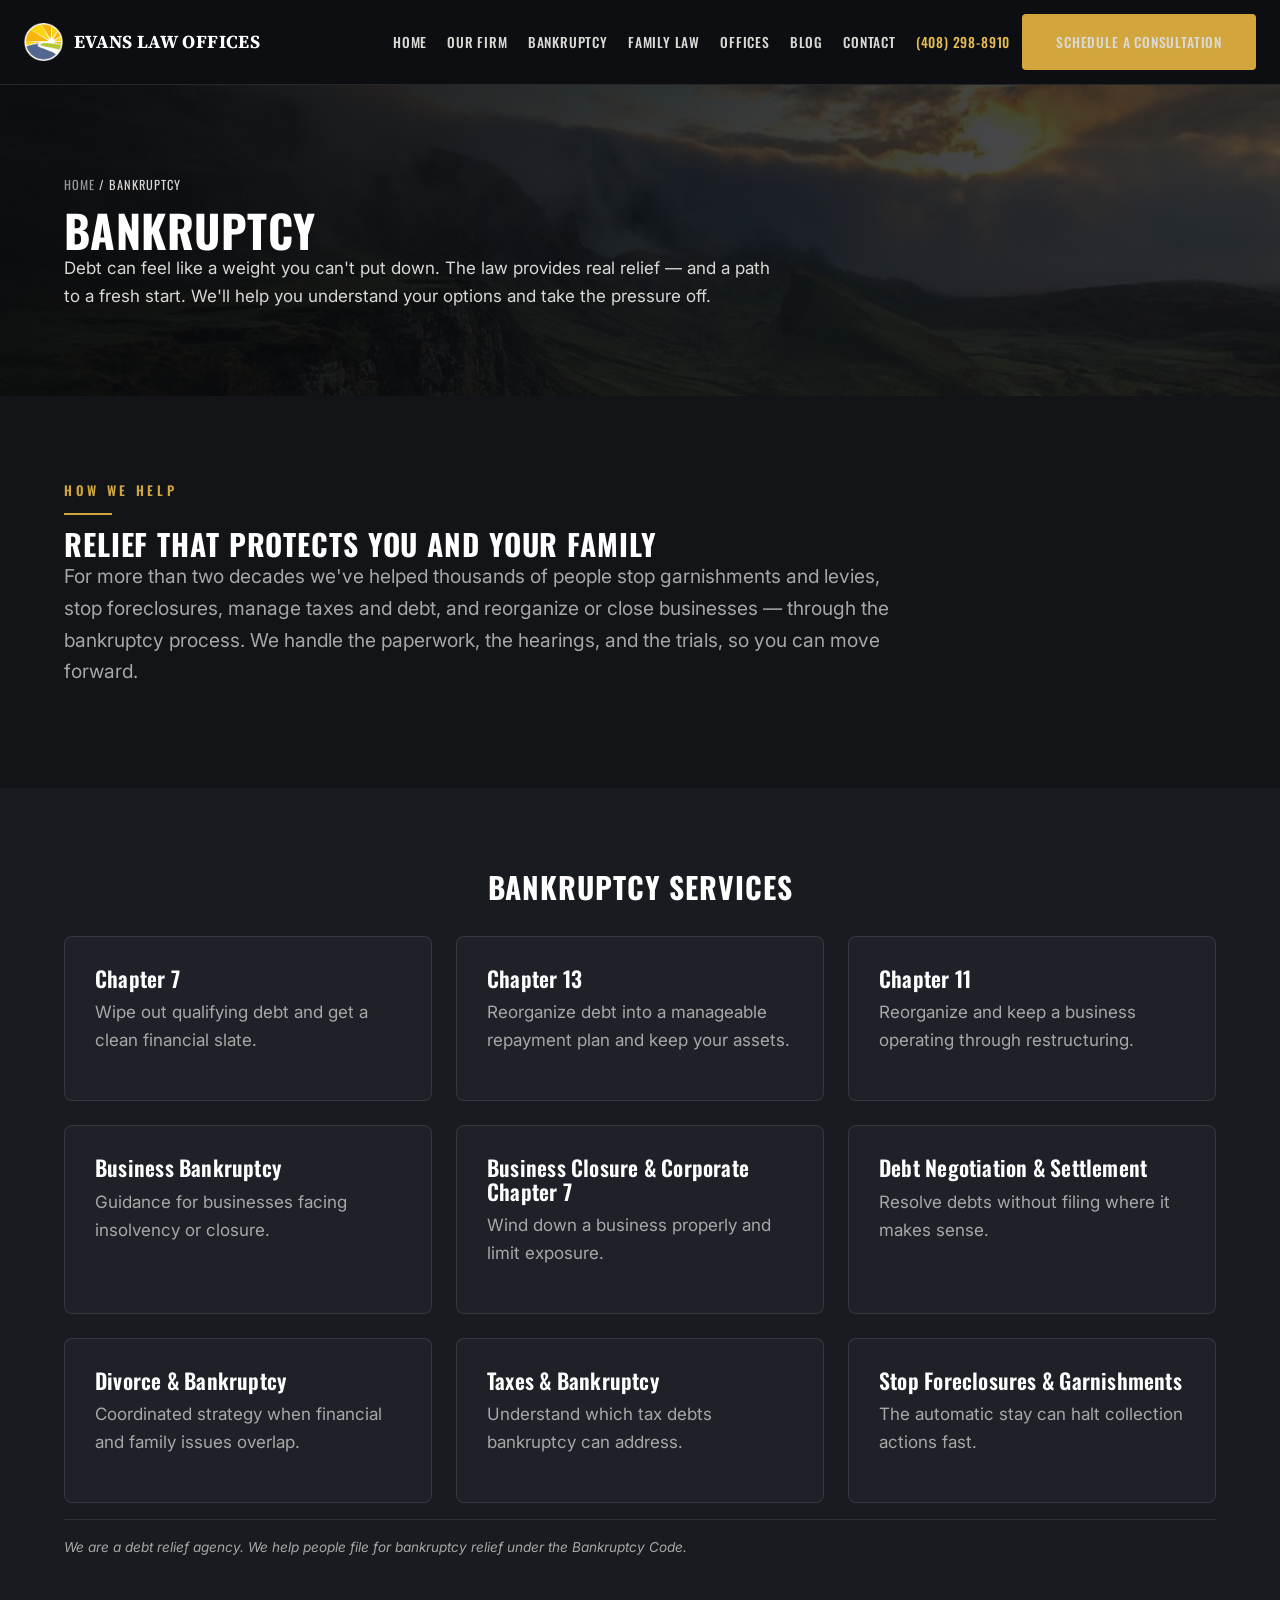
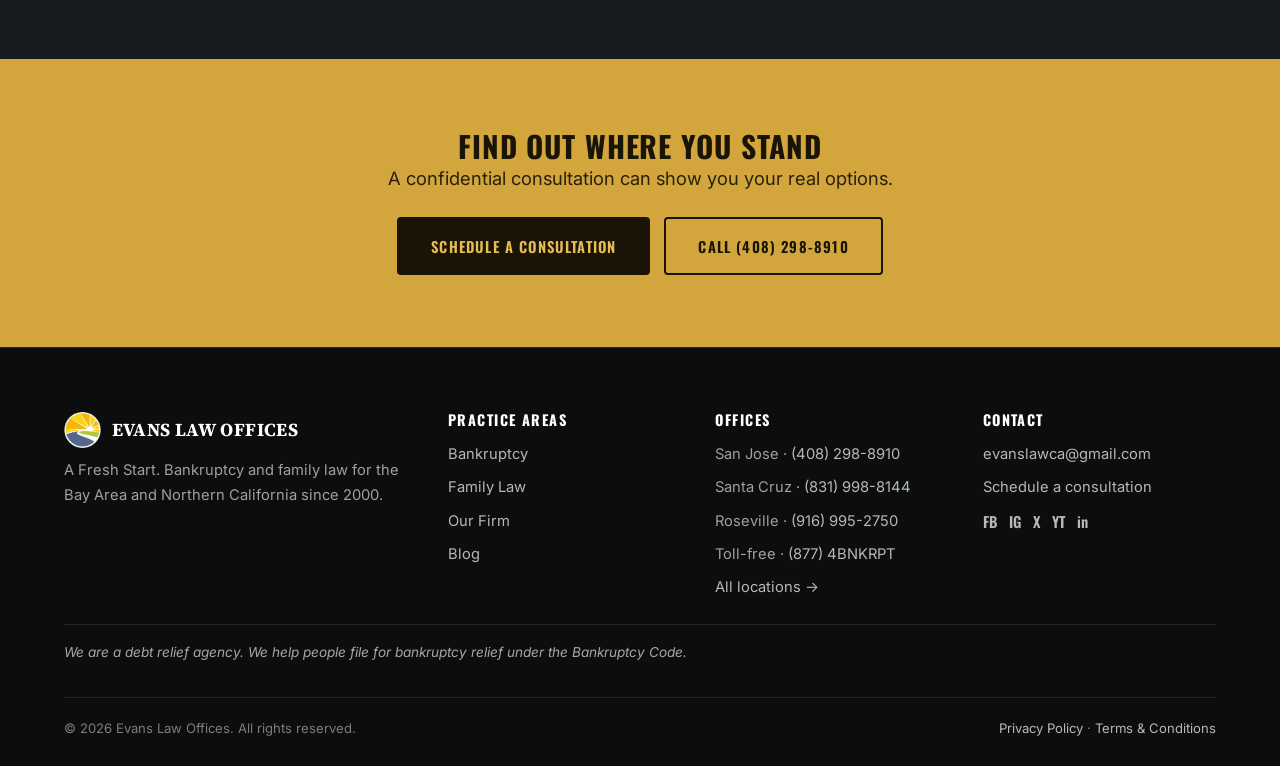
==== commit d756aa9f: "Fix confusing 25+/37+ experience numbers - Stats band: replace standalone '25+ years' with 'Since 20" ====
--- a/bankruptcy.html
+++ b/bankruptcy.html
@@ -45,7 +45,7 @@
   <div class="container">
     <p class="eyebrow">How We Help</p>
     <h2>Relief that protects you and your family</h2>
-    <p class="lead">For over 25 years we've helped thousands of people stop garnishments and levies,
+    <p class="lead">For more than two decades we've helped thousands of people stop garnishments and levies,
        stop foreclosures, manage taxes and debt, and reorganize or close businesses — through the
        bankruptcy process. We handle the paperwork, the hearings, and the trials, so you can move
        forward.</p>
